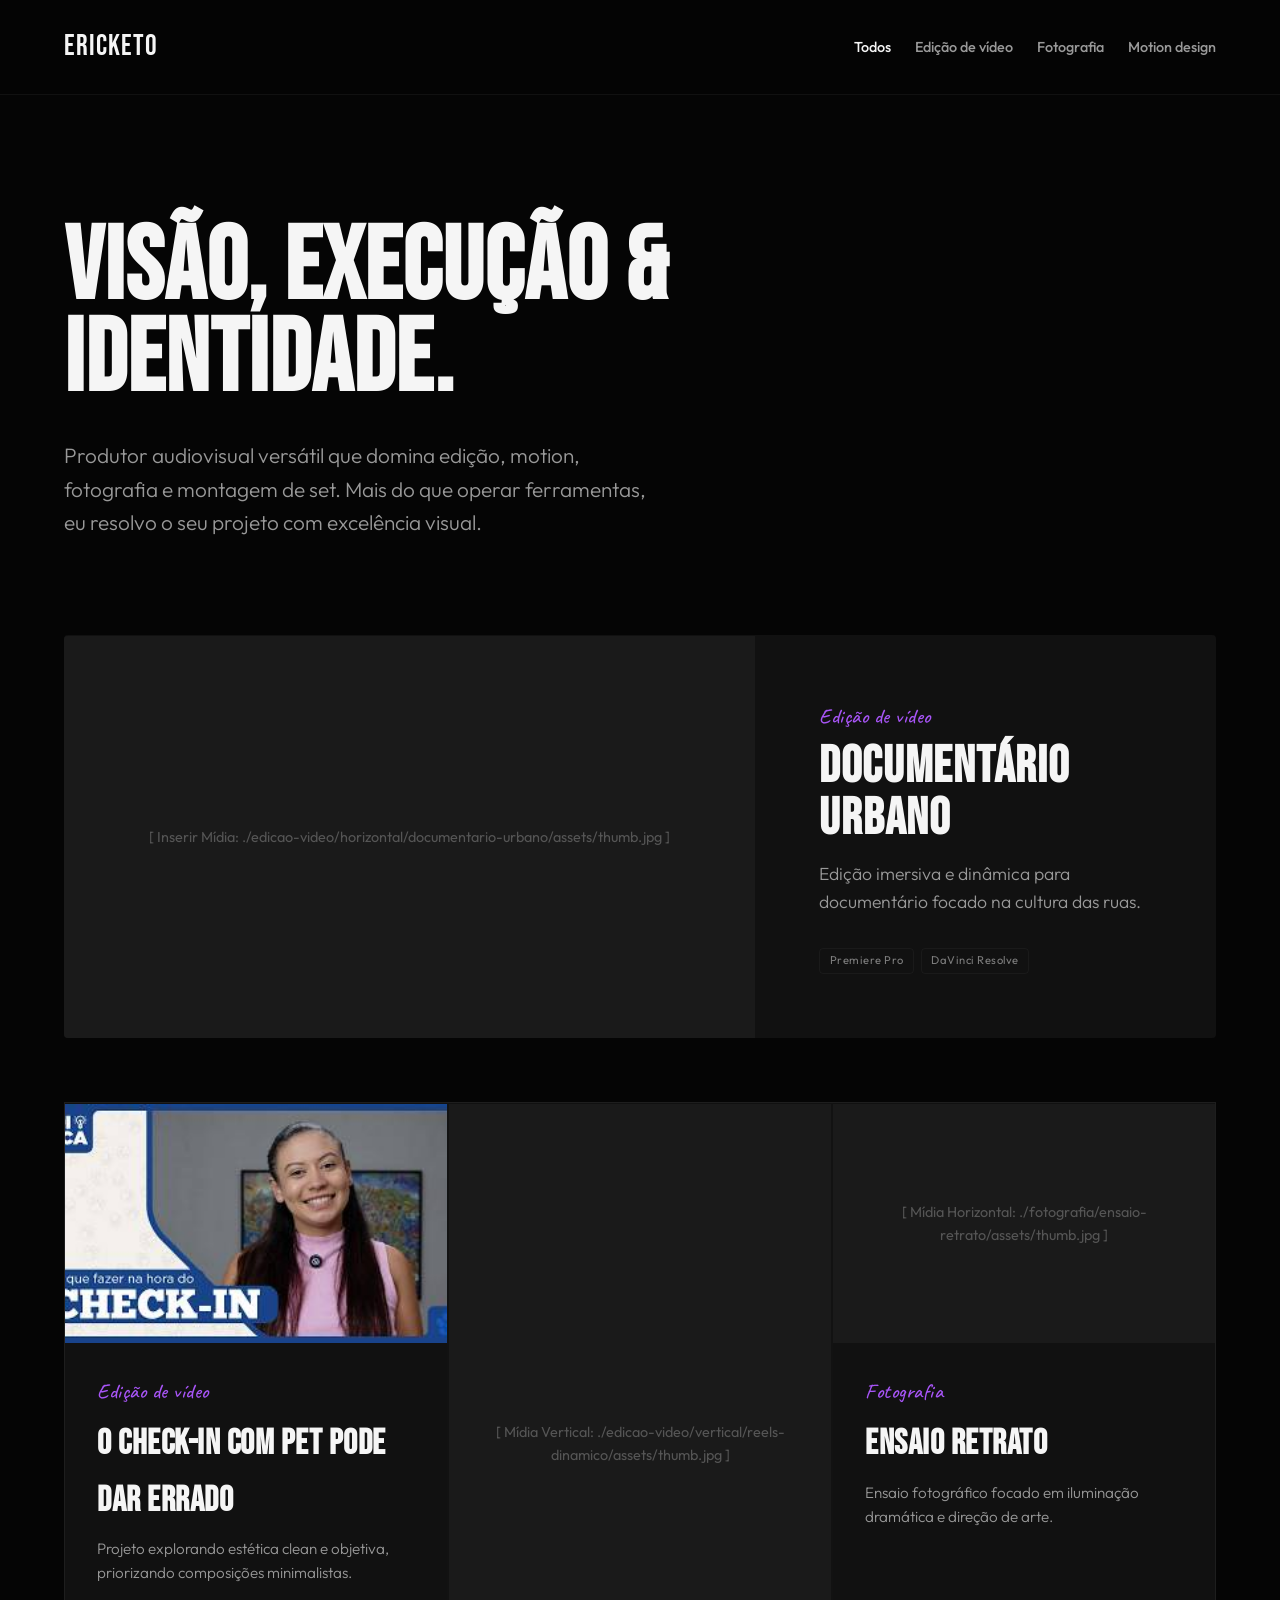
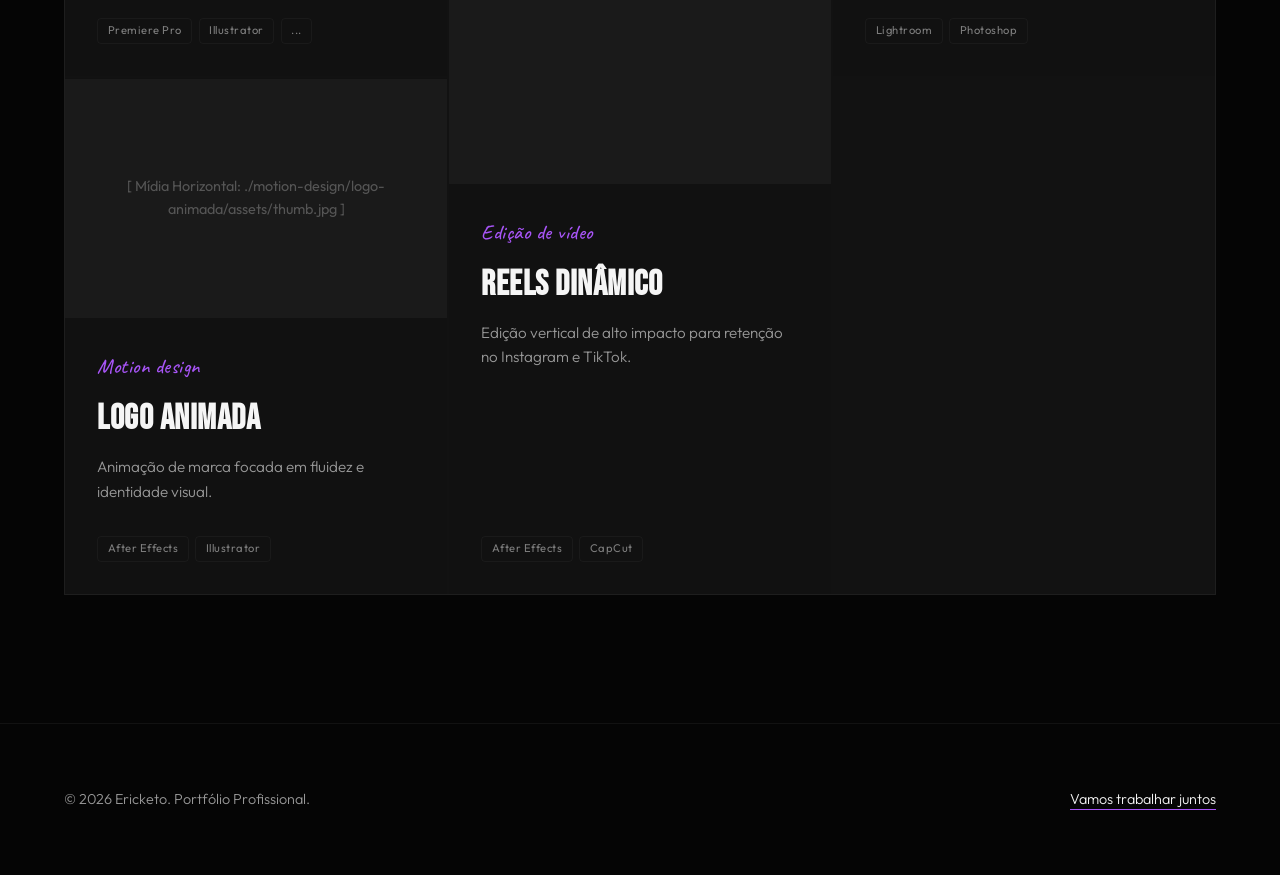
==== index.html @ 6f805700 "feat: portfolio multi-page migration" ====
<!DOCTYPE html>
<html lang="pt-BR">
<head>
    <meta charset="UTF-8">
    <meta name="viewport" content="width=device-width, initial-scale=1.0">
    <title>Ericketo | Produtor Audiovisual</title>
    
    <!-- Pré-carregamento de fontes -->
    <link rel="preconnect" href="https://fonts.googleapis.com">
    <link rel="preconnect" href="https://fonts.gstatic.com" crossorigin>
    <link href="https://fonts.googleapis.com/css2?family=Bebas+Neue&family=Caveat:wght@400..700&family=Outfit:wght@100..900&display=swap" rel="stylesheet">
    <link rel="stylesheet" href="css/style.css">
</head>
<body>

    <!-- NAV PRINCIPAL -->
    <nav>
        <div class="logo" id="logo">Ericketo</div>
        <div class="filters" id="filters">
            <!-- Renderizado via JS -->
        </div>
    </nav>

    <!-- VIEW: PÁGINA PRINCIPAL -->
    <main id="home-view" class="active">
        <div class="container">
            <section class="hero">
                <h1>Visão, execução & identidade.</h1>
                <p>Produtor audiovisual versátil que domina edição, motion, fotografia e montagem de set. Mais do que operar ferramentas, eu resolvo o seu projeto com excelência visual.</p>
            </section>
            
            <section class="featured-section" id="featured-container">
                <!-- Renderizado via JS -->
            </section>
            
            <section class="projects-grid" id="grid-container">
                <!-- Renderizado via JS -->
            </section>
        </div>
    </main>

    </main>

    <!-- RODAPÉ -->
    <footer>
        <div class="footer-content">
            <div>© <span id="current-year"></span> Ericketo. Portfólio Profissional.</div>
            <div>
                <a href="mailto:contato@ericketo.com" class="footer-link">Vamos trabalhar juntos</a>
            </div>
        </div>
    </footer>

    <!-- LÓGICA DO PORTFÓLIO -->
    <script src="js/main.js"></script>
</body>
</html>
---- css/style.css ----
/* ==========================================
   1. VARIÁVEIS & TOKENS DE DESIGN
   ========================================== */
@import url('https://fonts.googleapis.com/css2?family=Bebas+Neue&family=Caveat:wght@400..700&family=Outfit:wght@100..900&display=swap');

:root {
    /* Cores base */
    --bg-color: #050505;
    --surface-color: #111111;
    --surface-hover: #161616;

    /* Textos */
    --text-primary: #f5f5f5;
    --text-secondary: #999999;
    --text-muted: #555555;

    /* Acento (Usado com parcimônia) */
    --accent-color: #a855f7;

    /* Tipografia */
    --font-display: 'Bebas Neue', sans-serif;
    --font-body: 'Outfit', sans-serif;
    --font-accent: 'Caveat', cursive;

    /* Utilitários */
    --transition: all 0.3s cubic-bezier(0.25, 0.46, 0.45, 0.94);
    --border-subtle: 1px solid rgba(255, 255, 255, 0.05);
}

/* ==========================================
   2. RESET & BASE
   ========================================== */
* {
    margin: 0;
    padding: 0;
    box-sizing: border-box;
}

body {
    background-color: var(--bg-color);
    color: var(--text-primary);
    font-family: var(--font-body);
    line-height: 1.6;
    -webkit-font-smoothing: antialiased;
    -moz-osx-font-smoothing: grayscale;
    overflow-x: hidden;
}

a {
    color: inherit;
    text-decoration: none;
    transition: var(--transition);
}

img,
video {
    max-width: 100%;
    height: auto;
    display: block;
}

.container {
    max-width: 1400px;
    margin: 0 auto;
    padding: 0 5%;
}

/* ==========================================
   3. NAVEGAÇÃO
   ========================================== */
nav {
    position: sticky;
    top: 0;
    z-index: 100;
    background: rgba(5, 5, 5, 0.95);
    backdrop-filter: blur(10px);
    padding: 1.5rem 5%;
    display: flex;
    justify-content: space-between;
    align-items: center;
    border-bottom: var(--border-subtle);
}

.logo {
    font-family: var(--font-display);
    font-size: 1.8rem;
    letter-spacing: 1px;
    cursor: pointer;
    transition: var(--transition);
}

.logo:hover {
    color: var(--accent-color);
}

.filters {
    display: flex;
    gap: 1.5rem;
    overflow-x: auto;
    scrollbar-width: none;
    /* Firefox */
}

.filters::-webkit-scrollbar {
    display: none;
    /* Chrome/Safari */
}

.filter-btn {
    background: none;
    border: none;
    color: var(--text-secondary);
    font-family: var(--font-body);
    font-size: 0.9rem;
    font-weight: 500;
    cursor: pointer;
    transition: var(--transition);
    white-space: nowrap;
    padding: 0.25rem 0;
    position: relative;
}

.filter-btn:hover {
    color: var(--text-primary);
}

.filter-btn.active {
    color: var(--text-primary);
}

.filter-btn::after {
    content: '';
    position: absolute;
    bottom: -4px;
    left: 0;
    width: 100%;
    height: 2px;
    background-color: var(--accent-color);
    transform: scaleX(0);
    transform-origin: right;
    transition: transform 0.3s ease;
}

.filter-btn.active::after {
    transform: scaleX(1);
    transform-origin: left;
}

/* ==========================================
   4. VISÕES
   ========================================== */
.fade-in {
    animation: fadeIn 0.4s ease forwards;
}

@keyframes fadeIn {
    from {
        opacity: 0;
        transform: translateY(10px);
    }

    to {
        opacity: 1;
        transform: translateY(0);
    }
}

/* ==========================================
   5. PÁGINA PRINCIPAL
   ========================================== */

/* Hero */
.hero {
    padding: 8rem 0 6rem;
    max-width: 900px;
}

.hero h1 {
    font-family: var(--font-display);
    font-size: clamp(4rem, 8vw, 8rem);
    line-height: 0.9;
    margin-bottom: 2rem;
    letter-spacing: 1px;
}

.hero p {
    font-size: clamp(1.1rem, 2vw, 1.3rem);
    color: var(--text-secondary);
    max-width: 600px;
    font-weight: 300;
    line-height: 1.6;
}

/* Destaque (Featured Project) */
.featured-section {
    margin-bottom: 4rem;
}

.featured-card {
    display: grid;
    grid-template-columns: 1.5fr 1fr;
    background: var(--surface-color);
    border-radius: 4px;
    overflow: hidden;
    cursor: pointer;
    transition: var(--transition);
    border-top: 1px solid transparent;
    min-height: 400px;
}

.featured-card:hover {
    background: var(--surface-hover);
    border-top-color: var(--accent-color);
}

.featured-thumb {
    position: relative;
    background: #1a1a1a;
    overflow: hidden;
}

.featured-card.vertical .featured-thumb {
    aspect-ratio: 9/16;
}

.featured-thumb img,
.featured-thumb video {
    width: 100%;
    height: 100%;
    object-fit: cover;
    transition: transform 0.7s ease;
}

.featured-card:hover .featured-thumb img {
    transform: scale(1.03);
}

.featured-info {
    padding: 4rem;
    display: flex;
    flex-direction: column;
    justify-content: center;
}

.badge {
    display: inline-block;
    font-family: var(--font-accent);
    font-size: 1.3rem;
    /* Caveat is naturally small, so 1.3rem keeps it discrete but readable */
    color: var(--accent-color);
    margin-bottom: 0.5rem;
    font-weight: 500;
    letter-spacing: 0.5px;
}

.featured-title {
    font-family: var(--font-display);
    font-size: clamp(3rem, 4vw, 4rem);
    margin-bottom: 1rem;
    line-height: 1;
    letter-spacing: 1px;
}

.featured-desc {
    color: var(--text-secondary);
    margin-bottom: 2rem;
    font-size: 1.1rem;
    font-weight: 300;
}

/* Grid de Projetos */
.projects-grid {
    display: grid;
    grid-template-columns: repeat(auto-fill, minmax(320px, 1fr));
    grid-auto-flow: dense;
    /* Ajuda a preencher buracos caso tenha cards de tamanhos diferentes */
    gap: 2px;
    /* Grid gaps como bordas */
    background: rgba(255, 255, 255, 0.05);
    /* Cor das linhas entre cards */
    border: 1px solid rgba(255, 255, 255, 0.05);
    margin-bottom: 8rem;
}

.card {
    background: var(--bg-color);
    /* Fundo base para o gap aparecer */
    cursor: pointer;
    transition: var(--transition);
    display: flex;
    flex-direction: column;
    position: relative;
}

.card-content-wrapper {
    background: var(--surface-color);
    height: 100%;
    display: flex;
    flex-direction: column;
    transition: var(--transition);
    border-top: 1px solid transparent;
}

.card:hover .card-content-wrapper {
    background: var(--surface-hover);
    border-top-color: var(--accent-color);
}

.card-thumb {
    aspect-ratio: 16/10;
    background: #1a1a1a;
    position: relative;
    overflow: hidden;
}

/* Variação Vertical */
.card-vertical {
    grid-row: span 2;
}

.card-vertical .card-thumb {
    aspect-ratio: 9/16;
}

.card-thumb img,
.card-thumb video {
    width: 100%;
    height: 100%;
    object-fit: cover;
    transition: transform 0.7s ease;
}

.card:hover .card-thumb img {
    transform: scale(1.05);
}

.card-info {
    padding: 2rem;
    display: flex;
    flex-direction: column;
    flex-grow: 1;
}

.card-title {
    font-family: var(--font-display);
    font-size: 2.2rem;
    margin-bottom: 0.5rem;
    letter-spacing: 0.5px;
}

.card-desc {
    color: var(--text-secondary);
    font-size: 0.95rem;
    margin-bottom: 2rem;
    flex-grow: 1;
    font-weight: 300;
}

/* Tags Comuns */
.tags {
    display: flex;
    gap: 0.4rem;
    flex-wrap: wrap;
    margin-top: auto;
}

.tag {
    font-size: 0.7rem;
    color: var(--text-secondary);
    border: 1px solid rgba(255, 255, 255, 0.05);
    padding: 0.2rem 0.6rem;
    border-radius: 4px;
    letter-spacing: 0.5px;
    opacity: 0.8;
}

/* ==========================================
   6. PÁGINA DE PROJETO DETALHE
   ========================================== */
.project-view {
    padding: 4rem 0 8rem;
}

.back-btn {
    background: none;
    border: none;
    color: var(--text-secondary);
    font-family: var(--font-body);
    font-size: 1rem;
    cursor: pointer;
    margin-bottom: 4rem;
    display: inline-flex;
    align-items: center;
    gap: 0.5rem;
    transition: var(--transition);
}

.back-btn:hover {
    color: var(--text-primary);
    transform: translateX(-5px);
}

.project-header {
    margin-bottom: 3rem;
    max-width: 900px;
}

.project-meta {
    display: flex;
    align-items: center;
    gap: 1rem;
    margin-bottom: 1rem;
}

.project-year {
    color: var(--text-secondary);
    font-size: 0.9rem;
    font-weight: 300;
    font-family: var(--font-body);
}

.project-title {
    font-family: var(--font-display);
    font-size: clamp(4rem, 6vw, 7rem);
    line-height: 0.9;
    letter-spacing: 1px;
}

.project-cover {
    width: 100%;
    aspect-ratio: 16/9;
    background: #1a1a1a;
    margin-bottom: 5rem;
    border-radius: 4px;
    overflow: hidden;
    display: flex;
    align-items: center;
    justify-content: center;
}

.project-content {
    display: grid;
    grid-template-columns: 2fr 1fr;
    gap: 6rem;
    align-items: start;
}

.project-body {
    font-size: 1.15rem;
    color: var(--text-secondary);
    font-weight: 300;
    line-height: 1.7;
}

.project-body p {
    margin-bottom: 1.5rem;
}

.project-sidebar {
    position: sticky;
    top: 120px;
}

.project-skills {
    background: var(--surface-color);
    padding: 3rem;
    border-radius: 4px;
    border-top: 2px solid var(--accent-color);
    margin-bottom: 3rem;
}

.skills-title {
    font-family: var(--font-display);
    font-size: 2.5rem;
    margin-bottom: 0.5rem;
    letter-spacing: 1px;
}

.skills-subtitle {
    font-size: 0.9rem;
    color: var(--text-secondary);
    margin-bottom: 2rem;
}

.skills-list {
    list-style: none;
}

.skills-list li {
    position: relative;
    padding-left: 2rem;
    margin-bottom: 1rem;
    color: var(--text-primary);
    font-weight: 300;
    font-size: 1rem;
}

.skills-list li::before {
    content: "✓";
    position: absolute;
    left: 0;
    color: var(--accent-color);
    font-family: var(--font-body);
    font-weight: bold;
}

.project-specs {
    display: flex;
    flex-direction: column;
    gap: 1.5rem;
    padding-top: 2rem;
    border-top: var(--border-subtle);
}

.spec-item {
    display: flex;
    flex-direction: column;
    gap: 0.3rem;
}

.spec-label {
    font-family: var(--font-accent);
    font-size: 1.3rem;
    color: var(--text-secondary);
    letter-spacing: 0.5px;
}

.spec-value {
    font-weight: 300;
    font-size: 1rem;
}

.cta-btn {
    display: inline-flex;
    align-items: center;
    justify-content: center;
    gap: 0.5rem;
    background: var(--text-primary);
    color: var(--bg-color);
    padding: 1.2rem 2rem;
    border-radius: 4px;
    font-weight: 500;
    margin-top: 3rem;
    font-family: var(--font-display);
    font-size: 1.4rem;
    letter-spacing: 1px;
    width: 100%;
    text-align: center;
    transition: var(--transition);
}

.cta-btn:hover {
    background: var(--accent-color);
    color: white;
}

.placeholder-text {
    color: var(--text-muted);
    font-size: 0.9rem;
    text-align: center;
    padding: 2rem;
    width: 100%;
    height: 100%;
    display: flex;
    align-items: center;
    justify-content: center;
}

/* ==========================================
   7. RODAPÉ
   ========================================== */
footer {
    padding: 4rem 5%;
    border-top: var(--border-subtle);
    color: var(--text-secondary);
    font-size: 0.9rem;
    font-weight: 300;
}

.footer-content {
    max-width: 1400px;
    margin: 0 auto;
    display: flex;
    justify-content: space-between;
    align-items: center;
}

.footer-link {
    color: var(--text-primary);
    text-decoration: none;
    position: relative;
}

.footer-link::after {
    content: '';
    position: absolute;
    bottom: -2px;
    left: 0;
    width: 100%;
    height: 1px;
    background-color: var(--accent-color);
    transition: var(--transition);
}

.footer-link:hover::after {
    bottom: 2px;
}

/* ==========================================
   8. RESPONSIVO
   ========================================== */
@media (max-width: 992px) {
    .project-content {
        grid-template-columns: 1fr;
        gap: 4rem;
    }

    .project-sidebar {
        position: static;
    }
}

@media (max-width: 768px) {
    .featured-card {
        grid-template-columns: 1fr;
    }

    .featured-info {
        padding: 2.5rem;
    }

    nav {
        flex-direction: column;
        gap: 1.5rem;
        align-items: flex-start;
        padding-top: 1.5rem;
        padding-bottom: 1.5rem;
    }

    .filters {
        width: 100%;
    }

    .hero {
        padding: 4rem 0 3rem;
    }
}
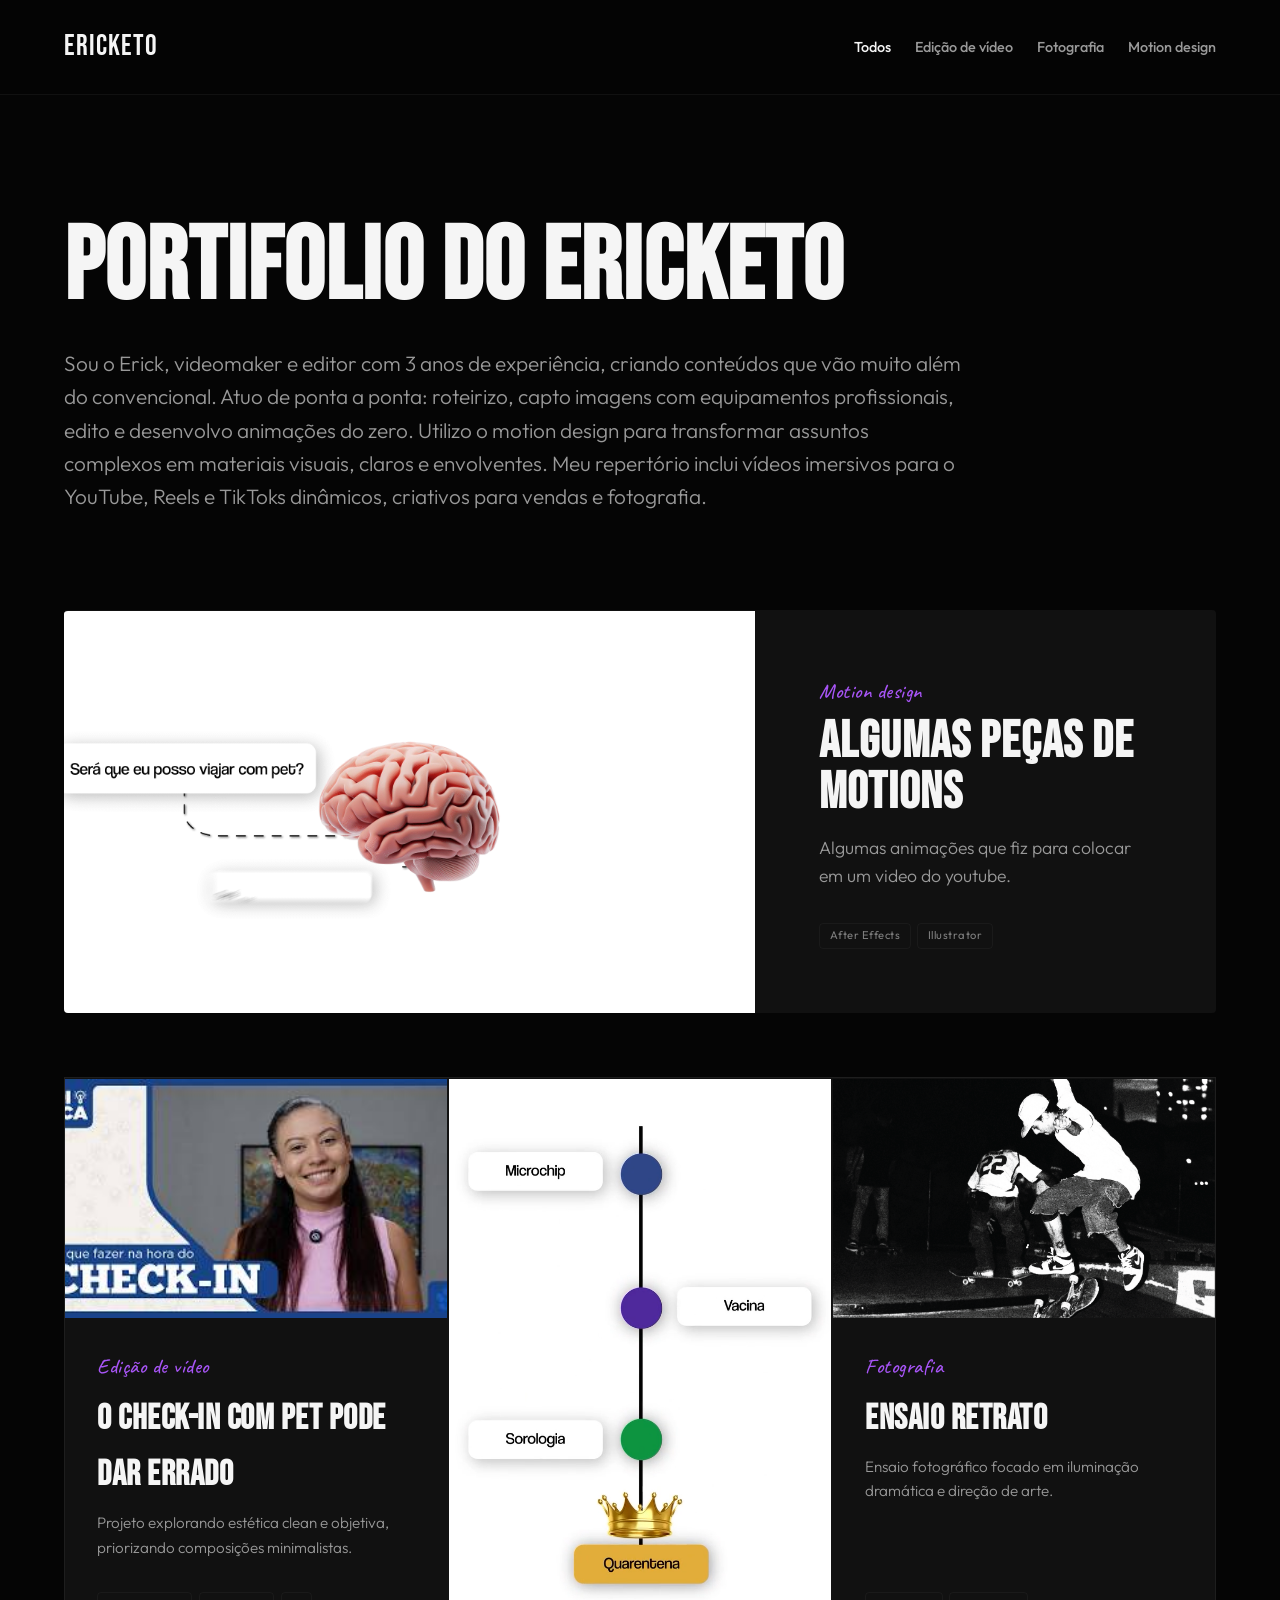
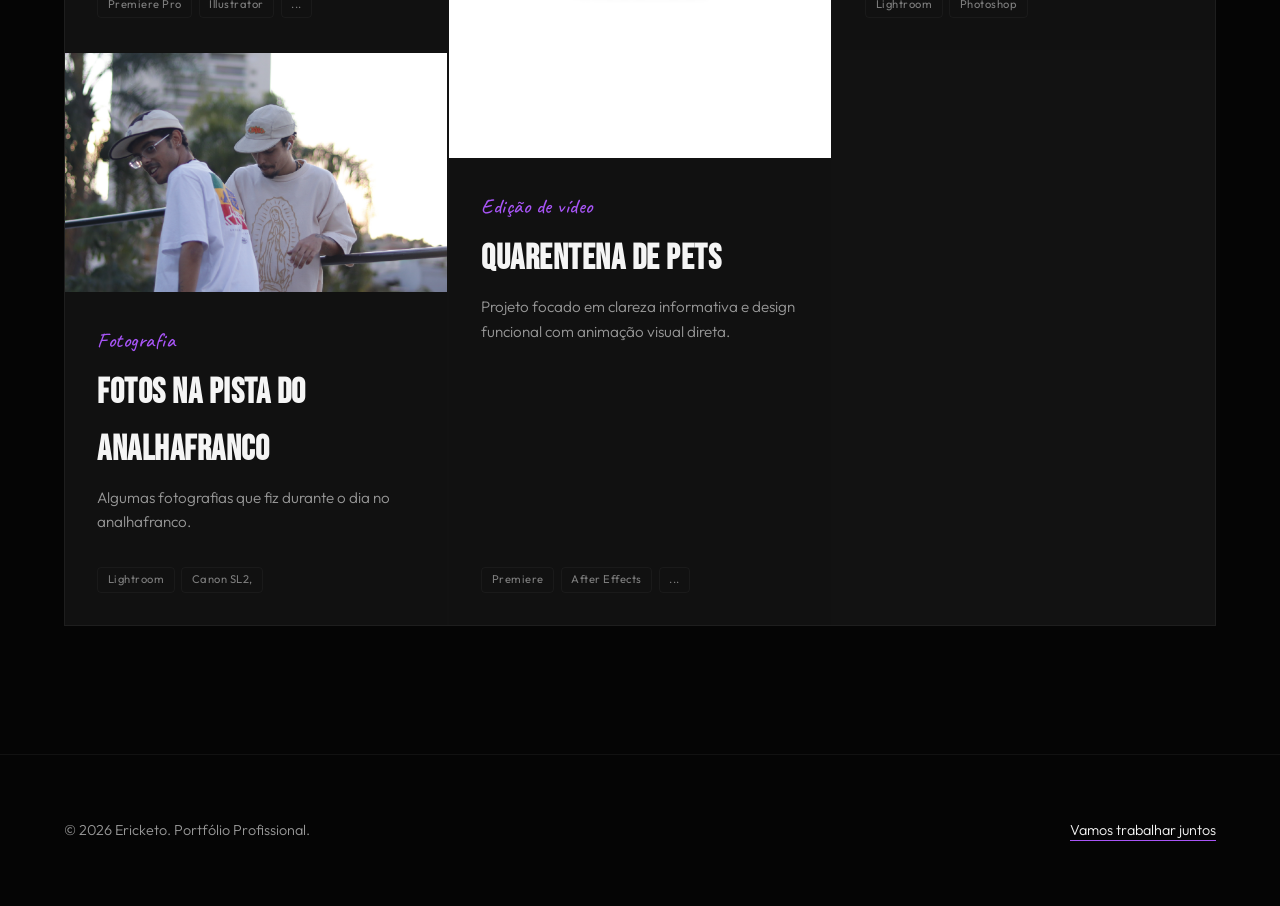
==== commit 5a95a136: "feat: ajustes layout, texto hero, motion design e paginas de edicao de video" ====
--- a/index.html
+++ b/index.html
@@ -25,8 +25,16 @@
     <main id="home-view" class="active">
         <div class="container">
             <section class="hero">
-                <h1>Visão, execução & identidade.</h1>
-                <p>Produtor audiovisual versátil que domina edição, motion, fotografia e montagem de set. Mais do que operar ferramentas, eu resolvo o seu projeto com excelência visual.</p>
+                <h1>Portifolio do Ericketo</h1>
+                <p>
+                    Sou o Erick, videomaker e editor com 3 anos de experiência, criando 
+                    conteúdos que vão muito além do convencional. Atuo de ponta a 
+                    ponta: roteirizo, capto imagens com equipamentos profissionais, edito e 
+                    desenvolvo animações do zero. Utilizo o motion design para transformar 
+                    assuntos complexos em materiais visuais, claros e envolventes. Meu repertório 
+                    inclui vídeos imersivos para o YouTube, Reels e TikToks dinâmicos, 
+                    criativos para vendas e fotografia.
+                </p>
             </section>
             
             <section class="featured-section" id="featured-container">
@@ -37,8 +45,6 @@
                 <!-- Renderizado via JS -->
             </section>
         </div>
-    </main>
-
     </main>
 
     <!-- RODAPÉ -->
--- a/css/style.css
+++ b/css/style.css
@@ -186,7 +186,7 @@
 .hero p {
     font-size: clamp(1.1rem, 2vw, 1.3rem);
     color: var(--text-secondary);
-    max-width: 600px;
+    max-width: 900px;
     font-weight: 300;
     line-height: 1.6;
 }
@@ -607,6 +607,41 @@
 }
 
 /* ==========================================
+   LAYOUT VERTICAL SPLIT (Projetos em Pé)
+   ========================================== */
+.vertical-project-layout {
+    display: grid;
+    grid-template-columns: 1fr 1.5fr;
+    gap: 5rem;
+    align-items: start;
+    margin-top: 2rem;
+}
+
+.vertical-project-layout .vertical-cover {
+    aspect-ratio: 9/16;
+    width: 100%;
+    max-width: 360px; /* Largura máxima para parecer um celular */
+    height: auto;
+    margin-bottom: 0;
+    position: sticky;
+    top: 120px;
+    background: transparent;
+    margin: 0 auto;
+}
+
+.vertical-project-layout .project-header {
+    margin-bottom: 3rem;
+}
+
+.sidebar-split {
+    display: grid;
+    grid-template-columns: 1fr 1fr;
+    gap: 3rem;
+    align-items: start;
+    margin-bottom: 2rem;
+}
+
+/* ==========================================
    8. RESPONSIVO
    ========================================== */
 @media (max-width: 992px) {
@@ -641,7 +676,266 @@
         width: 100%;
     }
 
+    .vertical-project-layout {
+        grid-template-columns: 1fr;
+        gap: 3rem;
+    }
+
+    .vertical-project-layout .vertical-cover {
+        position: static;
+        max-width: 100%;
+        margin-bottom: 2rem;
+    }
+
+    .sidebar-split {
+        grid-template-columns: 1fr;
+    }
+
     .hero {
         padding: 4rem 0 3rem;
     }
+}
+
+/* ==========================================
+   9. SLIDER DE PROJETO
+   ========================================== */
+.project-slider {
+    position: relative;
+    width: 100%;
+    height: 70vh;
+    min-height: 400px;
+    background: transparent;
+    border-radius: 4px;
+    margin-bottom: 5rem;
+    overflow: hidden;
+    display: flex;
+    align-items: center;
+    justify-content: center;
+}
+
+.slider-container {
+    position: relative;
+    width: 100%;
+    height: 100%;
+    display: flex;
+    align-items: center;
+    justify-content: center;
+}
+
+.slide {
+    position: absolute;
+    top: 0;
+    left: 0;
+    width: 100%;
+    height: 100%;
+    opacity: 0;
+    transition: opacity 0.5s ease;
+    display: flex;
+    align-items: center;
+    justify-content: center;
+    z-index: 1;
+}
+
+.slide.active {
+    opacity: 1;
+    z-index: 2;
+}
+
+.slide-grid {
+    display: flex;
+    gap: 3rem; /* Aumentei o espaçamento entre as imagens para 3rem */
+    width: 100%;
+    height: 100%;
+    justify-content: center;
+    align-items: center;
+    padding: 1.5rem 5rem; /* Mais espaço para as setas e respiro vertical */
+    box-sizing: border-box;
+}
+
+.slide-grid img {
+    flex: 1 1 0;
+    min-width: 0; /* Permite que a imagem encolha na flexbox se necessário */
+    max-width: 100%;
+    max-height: 100%;
+    object-fit: contain; /* Aceita fotos horizontais e verticais sem cortar */
+}
+
+@media (max-width: 768px) {
+    .slide-grid {
+        gap: 0.5rem;
+        padding: 0.5rem 2.5rem;
+    }
+    .slide-info {
+        display: none !important;
+    }
+    .slide-media {
+        flex: 1 1 100% !important;
+    }
+}
+
+.slider-btn {
+    position: absolute;
+    top: 50%;
+    transform: translateY(-50%);
+    background: rgba(0, 0, 0, 0.5);
+    color: white;
+    border: none;
+    padding: 1rem;
+    cursor: pointer;
+    font-size: 1.5rem;
+    border-radius: 50%;
+    transition: background 0.3s;
+    width: 50px;
+    height: 50px;
+    display: flex;
+    justify-content: center;
+    align-items: center;
+    z-index: 10;
+}
+
+.slider-btn:hover {
+    background: rgba(0, 0, 0, 0.8);
+}
+
+.prev-btn {
+    left: 1rem;
+}
+
+.next-btn {
+    right: 1rem;
+}
+
+.slider-dots {
+    position: absolute;
+    bottom: 1rem;
+    left: 50%;
+    transform: translateX(-50%);
+    display: flex;
+    gap: 0.5rem;
+    z-index: 10;
+}
+
+.dot {
+    width: 10px;
+    height: 10px;
+    background: rgba(255, 255, 255, 0.3);
+    border-radius: 50%;
+    cursor: pointer;
+    transition: background 0.3s;
+}
+
+.dot.active {
+    background: white;
+}
+
+/* ==========================================
+   10. LIGHTBOX DE IMAGENS
+   ========================================== */
+#lightbox {
+    position: fixed;
+    top: 0;
+    left: 0;
+    width: 100vw;
+    height: 100vh;
+    background: rgba(0, 0, 0, 0.95);
+    display: flex;
+    justify-content: center;
+    align-items: center;
+    z-index: 1000;
+    opacity: 0;
+    pointer-events: none;
+    transition: opacity 0.3s ease;
+}
+
+#lightbox.active {
+    opacity: 1;
+    pointer-events: auto;
+}
+
+.lightbox-content {
+    position: relative;
+    max-width: 90vw;
+    max-height: 90vh;
+}
+
+.lightbox-img {
+    max-width: 100%;
+    max-height: 90vh;
+    object-fit: contain;
+    display: block;
+}
+
+.lightbox-close {
+    position: absolute;
+    top: -40px;
+    right: 0;
+    color: white;
+    font-size: 35px;
+    cursor: pointer;
+    background: none;
+    border: none;
+    line-height: 1;
+    z-index: 1010;
+}
+
+.lightbox-btn {
+    position: absolute;
+    top: 50%;
+    transform: translateY(-50%);
+    background: rgba(0, 0, 0, 0.5);
+    color: white;
+    border: none;
+    padding: 1rem;
+    cursor: pointer;
+    font-size: 2rem;
+    border-radius: 50%;
+    transition: background 0.3s;
+    width: 60px;
+    height: 60px;
+    display: flex;
+    justify-content: center;
+    align-items: center;
+    z-index: 1010;
+}
+
+.lightbox-btn:hover {
+    background: rgba(0, 0, 0, 0.8);
+}
+
+.lightbox-prev {
+    left: 2rem;
+}
+
+.lightbox-next {
+    right: 2rem;
+}
+
+/* ==========================================
+   11. DESKTOP E MOBILE SLIDERS
+   ========================================== */
+.mobile-slider {
+    display: none;
+}
+
+@media (max-width: 768px) {
+    .desktop-slider {
+        display: none;
+    }
+    
+    .mobile-slider {
+        display: flex;
+    }
+}
+
+/* ==========================================
+   12. PROJECT ACTION BUTTON
+   ========================================== */
+.project-action-btn {
+    margin-top: 3rem;
+}
+
+@media (max-width: 992px) {
+    .project-action-btn {
+        margin-top: 1.5rem; /* Margem reduzida no mobile para ficar mais próximo das especificações */
+    }
 }
